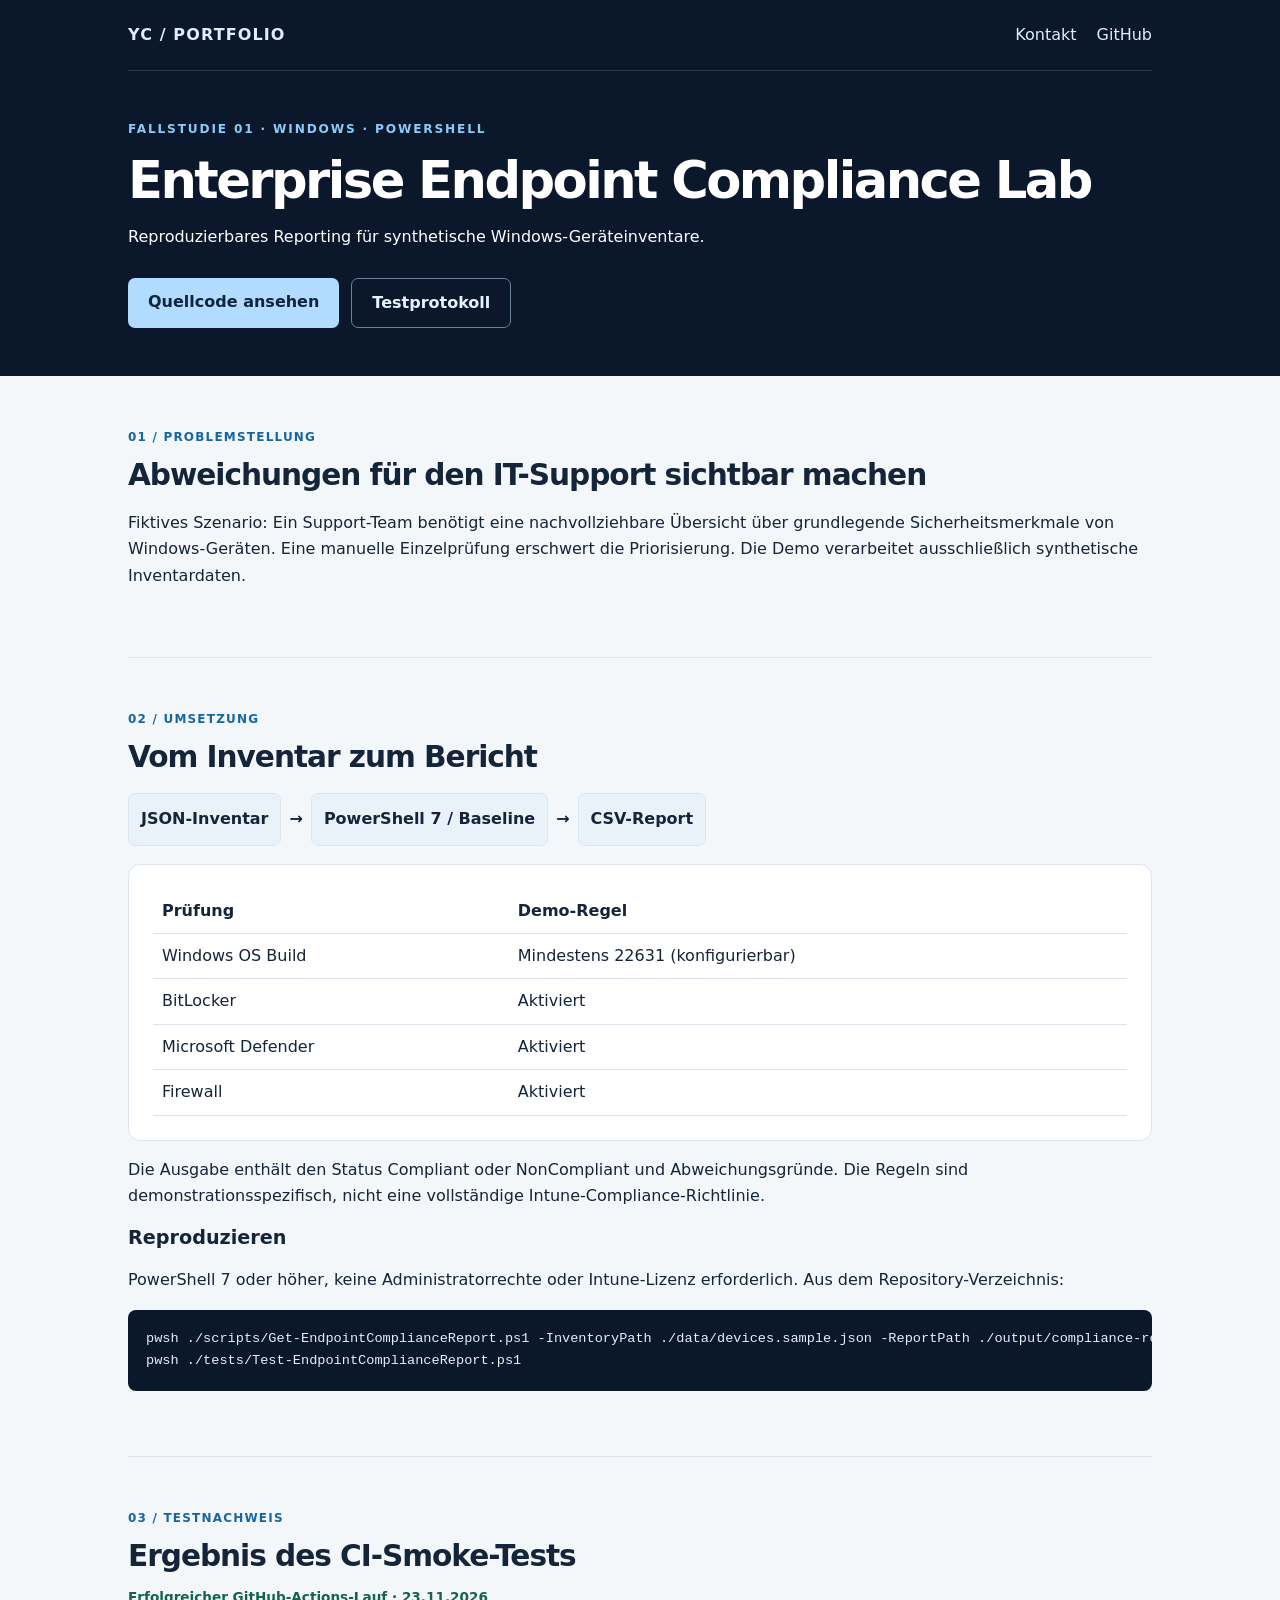
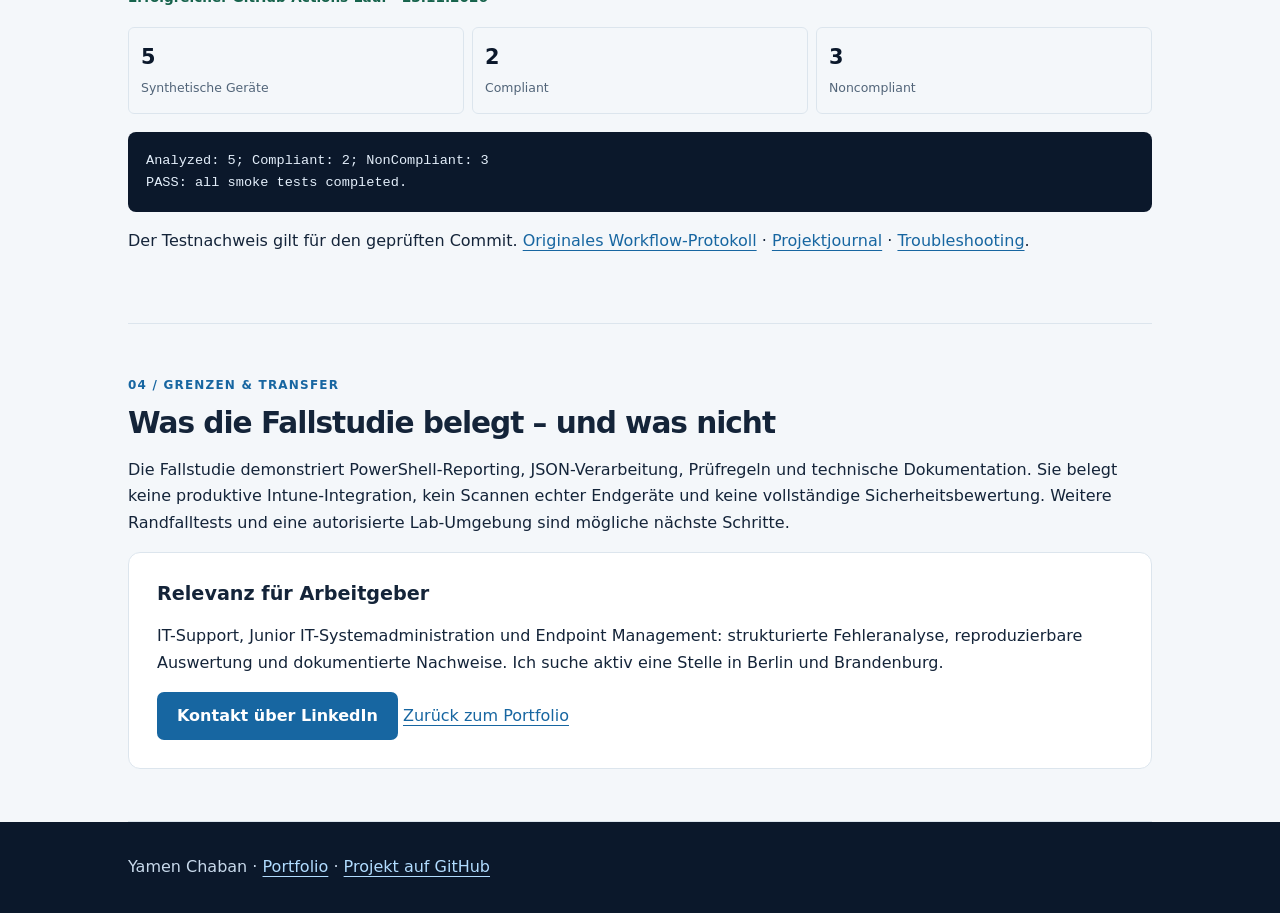
==== docs/endpoint-compliance.html @ 5d117faa "Add evidence-based endpoint compliance technical case study" ====
<!doctype html><html lang="de"><head><meta charset="utf-8"><meta name="viewport" content="width=device-width,initial-scale=1"><title>Endpoint Compliance Lab | Yamen Chaban</title><meta name="description" content="Dokumentierte PowerShell-Fallstudie: synthetische Windows-Inventardaten und verifizierter CI-Smoke-Test."><style>
:root{color-scheme:light;--navy:#0b182b;--blue:#1766a1;--muted:#526579;--line:#dce5ed;--paper:#f4f7fa;--ink:#142439}*{box-sizing:border-box}body{margin:0;font:16px/1.65 system-ui,-apple-system,BlinkMacSystemFont,"Segoe UI",sans-serif;background:var(--paper);color:var(--ink)}a{color:var(--blue);text-underline-offset:4px}a:focus-visible{outline:3px solid #ec9e26;outline-offset:4px}.wrap{max-width:1080px;margin:auto;padding:0 28px}header{background:var(--navy);color:#fff}nav{display:flex;justify-content:space-between;align-items:center;gap:20px;flex-wrap:wrap;padding:22px 0;border-bottom:1px solid #ffffff24}nav a{color:#e0edfa;text-decoration:none}nav .links{display:flex;gap:20px;flex-wrap:wrap}.brand{font-weight:800;letter-spacing:.07em}.hero{padding:76px 0 64px;display:grid;grid-template-columns:1fr 190px;gap:48px;align-items:center}.eyebrow{color:#8acbfa;font-size:.76rem;letter-spacing:.15em;font-weight:800;text-transform:uppercase}h1{font-size:clamp(2.4rem,5vw,4.3rem);letter-spacing:-.05em;line-height:1.06;margin:14px 0}h2{font-size:1.85rem;letter-spacing:-.035em;line-height:1.2;margin:0 0 12px}h3{font-size:1.2rem;line-height:1.35;margin:0 0 8px}.hero p{max-width:660px;color:#c8d9eb;font-size:1.12rem}.portrait{width:174px;height:174px;object-fit:cover;border-radius:50%;border:4px solid #77b8e6;box-shadow:0 0 0 12px #ffffff0c}.actions{display:flex;flex-wrap:wrap;gap:12px;margin-top:28px}.action{padding:11px 20px;border-radius:7px;text-decoration:none;font-weight:700;background:#b1dcff;color:#10253b}.action.secondary{background:transparent;color:#e6f3ff;border:1px solid #6b819a}.strip{background:white;border-bottom:1px solid var(--line)}.facts{display:grid;grid-template-columns:repeat(3,1fr);gap:24px;padding:22px 0}.facts strong{display:block;color:var(--blue)}.facts span{font-size:.88rem;color:var(--muted)}main section{padding:52px 0;border-bottom:1px solid var(--line)}.intro{color:var(--muted);max-width:740px}.grid{display:grid;grid-template-columns:repeat(2,minmax(0,1fr));gap:20px;margin-top:22px}.card{background:#fff;border:1px solid var(--line);border-radius:12px;padding:24px;min-width:0}.kicker{font-size:.75rem;text-transform:uppercase;letter-spacing:.1em;color:var(--blue);font-weight:750;margin-bottom:10px}.tags{display:flex;flex-wrap:wrap;gap:8px;margin:15px 0}.tag{font-size:.81rem;padding:3px 10px;background:#eaf2f9;border-radius:4px;color:#25445c}.note{font-size:.89rem;color:var(--muted);border-left:3px solid #89b6d7;padding-left:12px}.project-links{display:flex;flex-wrap:wrap;gap:14px;font-size:.9rem}.timeline{margin-top:22px;display:grid;gap:12px}.entry{display:grid;grid-template-columns:135px 1fr;gap:18px;padding:17px 0;border-bottom:1px solid var(--line)}.entry:last-child{border:0}.date{font-size:.86rem;color:var(--blue);font-weight:750}.entry p{margin:3px 0;color:var(--muted)}footer{padding:32px 0;background:var(--navy);color:#c8d9eb}footer a{color:#b1dcff}footer p{margin:4px 0}.skip{position:absolute;left:-999px}.skip:focus{left:10px;top:10px;background:white;padding:10px;z-index:5}@media(max-width:650px){.wrap{padding:0 20px}.hero{grid-template-columns:1fr;padding:42px 0;gap:22px}.portrait{width:112px;height:112px;grid-row:1}.grid,.facts{grid-template-columns:1fr}.facts{gap:10px}.entry{grid-template-columns:1fr;gap:4px}main section{padding:36px 0}nav .links{gap:12px}}
.role{font-size:clamp(1.25rem,2.7vw,1.8rem);color:#d9ecff;font-weight:600;line-height:1.35;letter-spacing:-.02em}.hire{background:#fff;border:1px solid var(--line);border-radius:12px;padding:28px}.hire .action{display:inline-block;background:#1766a1;color:#fff}.evidence{display:grid;grid-template-columns:repeat(3,minmax(0,1fr));gap:8px;margin:18px 0}.evidence div{padding:12px;background:#f4f7fa;border:1px solid var(--line);border-radius:6px}.evidence strong{font-size:1.3rem;display:block;color:var(--navy)}.evidence span{font-size:.78rem;color:var(--muted)}.proof{font-size:.85rem;font-weight:700;color:#16634c}.case-link{font-weight:700}.levels{margin-top:20px}.levels .kicker{margin-bottom:5px}@media(max-width:650px){.evidence div{padding:8px}.hire{padding:20px}}pre{overflow:auto;background:#0b182b;color:#e4effb;padding:18px;border-radius:8px;font-size:.85rem}table{width:100%;border-collapse:collapse}th,td{text-align:left;padding:9px;border-bottom:1px solid var(--line)}.pipeline{display:flex;gap:8px;align-items:center;flex-wrap:wrap;margin:18px 0}.pipeline span{background:#eaf2f9;padding:12px;border:1px solid var(--line);border-radius:7px;font-weight:650}</style></head><body><a class="skip" href="#main">Zum Inhalt</a><header><div class="wrap"><nav><a class="brand" href="./">YC / PORTFOLIO</a><div class="links"><a href="./#kontakt">Kontakt</a><a href="https://github.com/yamen-chaban/enterprise-endpoint-compliance-lab">GitHub</a></div></nav><div style="padding:48px 0"><div class="eyebrow">Fallstudie 01 · Windows · PowerShell</div><h1 style="font-size:clamp(2rem,4vw,3.5rem)">Enterprise Endpoint Compliance Lab</h1><p>Reproduzierbares Reporting für synthetische Windows-Geräteinventare.</p><div class="actions"><a class="action" href="https://github.com/yamen-chaban/enterprise-endpoint-compliance-lab">Quellcode ansehen</a><a class="action secondary" href="https://github.com/yamen-chaban/enterprise-endpoint-compliance-lab/actions/runs/45266467933">Testprotokoll</a></div></div></div></header><main id="main" class="wrap"><section><div class="kicker">01 / Problemstellung</div><h2>Abweichungen für den IT-Support sichtbar machen</h2><p>Fiktives Szenario: Ein Support-Team benötigt eine nachvollziehbare Übersicht über grundlegende Sicherheitsmerkmale von Windows-Geräten. Eine manuelle Einzelprüfung erschwert die Priorisierung. Die Demo verarbeitet ausschließlich synthetische Inventardaten.</p></section><section><div class="kicker">02 / Umsetzung</div><h2>Vom Inventar zum Bericht</h2><div class="pipeline" aria-label="JSON-Inventar, PowerShell-Prüfung, CSV-Bericht"><span>JSON-Inventar</span><b aria-hidden="true">→</b><span>PowerShell 7 / Baseline</span><b aria-hidden="true">→</b><span>CSV-Report</span></div><div class="card"><table><thead><tr><th>Prüfung</th><th>Demo-Regel</th></tr></thead><tbody><tr><td>Windows OS Build</td><td>Mindestens 22631 (konfigurierbar)</td></tr><tr><td>BitLocker</td><td>Aktiviert</td></tr><tr><td>Microsoft Defender</td><td>Aktiviert</td></tr><tr><td>Firewall</td><td>Aktiviert</td></tr></tbody></table></div><p>Die Ausgabe enthält den Status Compliant oder NonCompliant und Abweichungsgründe. Die Regeln sind demonstrationsspezifisch, nicht eine vollständige Intune-Compliance-Richtlinie.</p><h3>Reproduzieren</h3><p>PowerShell 7 oder höher, keine Administratorrechte oder Intune-Lizenz erforderlich. Aus dem Repository-Verzeichnis:</p><pre><code>pwsh ./scripts/Get-EndpointComplianceReport.ps1 -InventoryPath ./data/devices.sample.json -ReportPath ./output/compliance-report.csv
pwsh ./tests/Test-EndpointComplianceReport.ps1</code></pre></section><section><div class="kicker">03 / Testnachweis</div><h2>Ergebnis des CI-Smoke-Tests</h2><div class="proof">Erfolgreicher GitHub-Actions-Lauf · 23.11.2026</div><div class="evidence"><div><strong>5</strong><span>Synthetische Geräte</span></div><div><strong>2</strong><span>Compliant</span></div><div><strong>3</strong><span>Noncompliant</span></div></div><pre><code>Analyzed: 5; Compliant: 2; NonCompliant: 3
PASS: all smoke tests completed.</code></pre><p>Der Testnachweis gilt für den geprüften Commit. <a href="https://github.com/yamen-chaban/enterprise-endpoint-compliance-lab/actions/runs/45266467933">Originales Workflow-Protokoll</a> · <a href="https://github.com/yamen-chaban/enterprise-endpoint-compliance-lab/blob/main/docs/projektjournal.md">Projektjournal</a> · <a href="https://github.com/yamen-chaban/enterprise-endpoint-compliance-lab/blob/main/docs/troubleshooting.md">Troubleshooting</a>.</p></section><section><div class="kicker">04 / Grenzen &amp; Transfer</div><h2>Was die Fallstudie belegt – und was nicht</h2><p>Die Fallstudie demonstriert PowerShell-Reporting, JSON-Verarbeitung, Prüfregeln und technische Dokumentation. Sie belegt keine produktive Intune-Integration, kein Scannen echter Endgeräte und keine vollständige Sicherheitsbewertung. Weitere Randfalltests und eine autorisierte Lab-Umgebung sind mögliche nächste Schritte.</p><div class="hire"><h3>Relevanz für Arbeitgeber</h3><p>IT-Support, Junior IT-Systemadministration und Endpoint Management: strukturierte Fehleranalyse, reproduzierbare Auswertung und dokumentierte Nachweise. Ich suche aktiv eine Stelle in Berlin und Brandenburg.</p><a class="action" href="https://www.linkedin.com/in/yamen-chaban/">Kontakt über LinkedIn</a> <a href="./">Zurück zum Portfolio</a></div></section></main><footer><div class="wrap">Yamen Chaban · <a href="./">Portfolio</a> · <a href="https://github.com/yamen-chaban/enterprise-endpoint-compliance-lab">Projekt auf GitHub</a></div></footer></body></html>
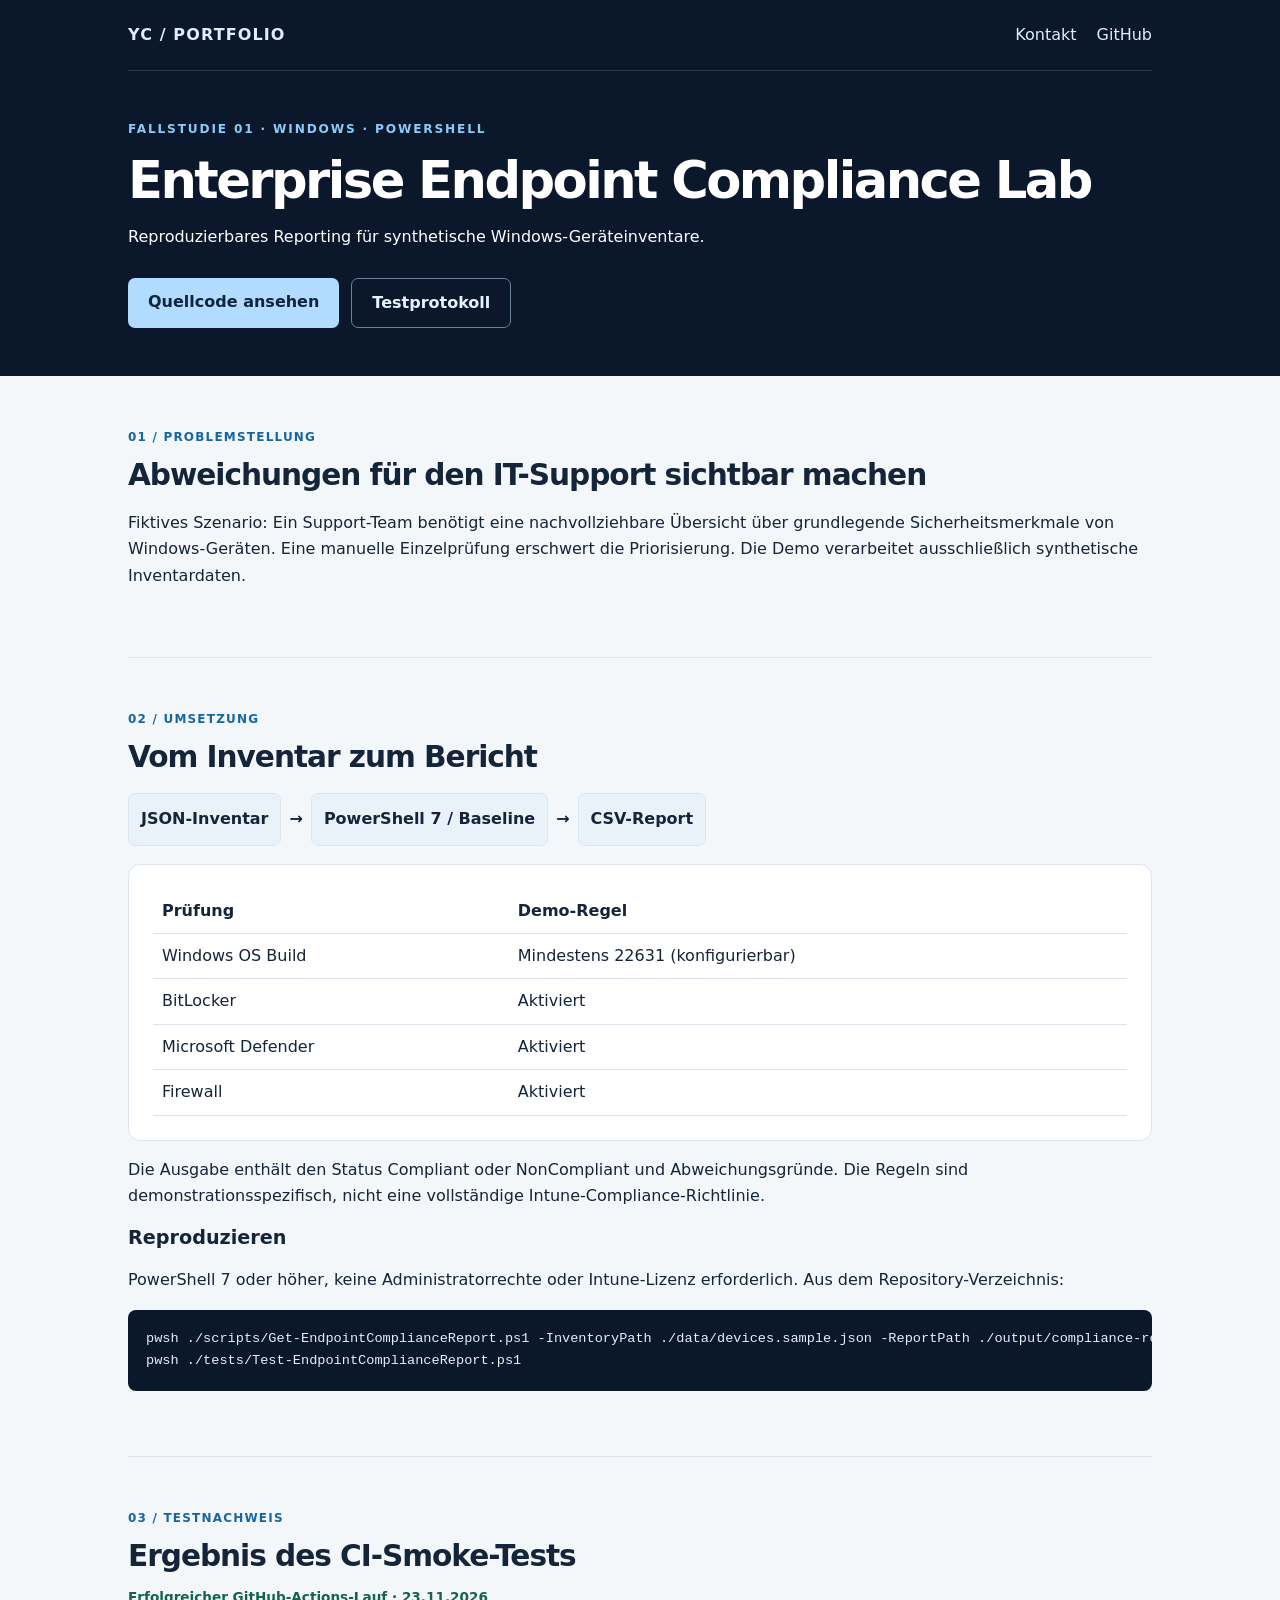
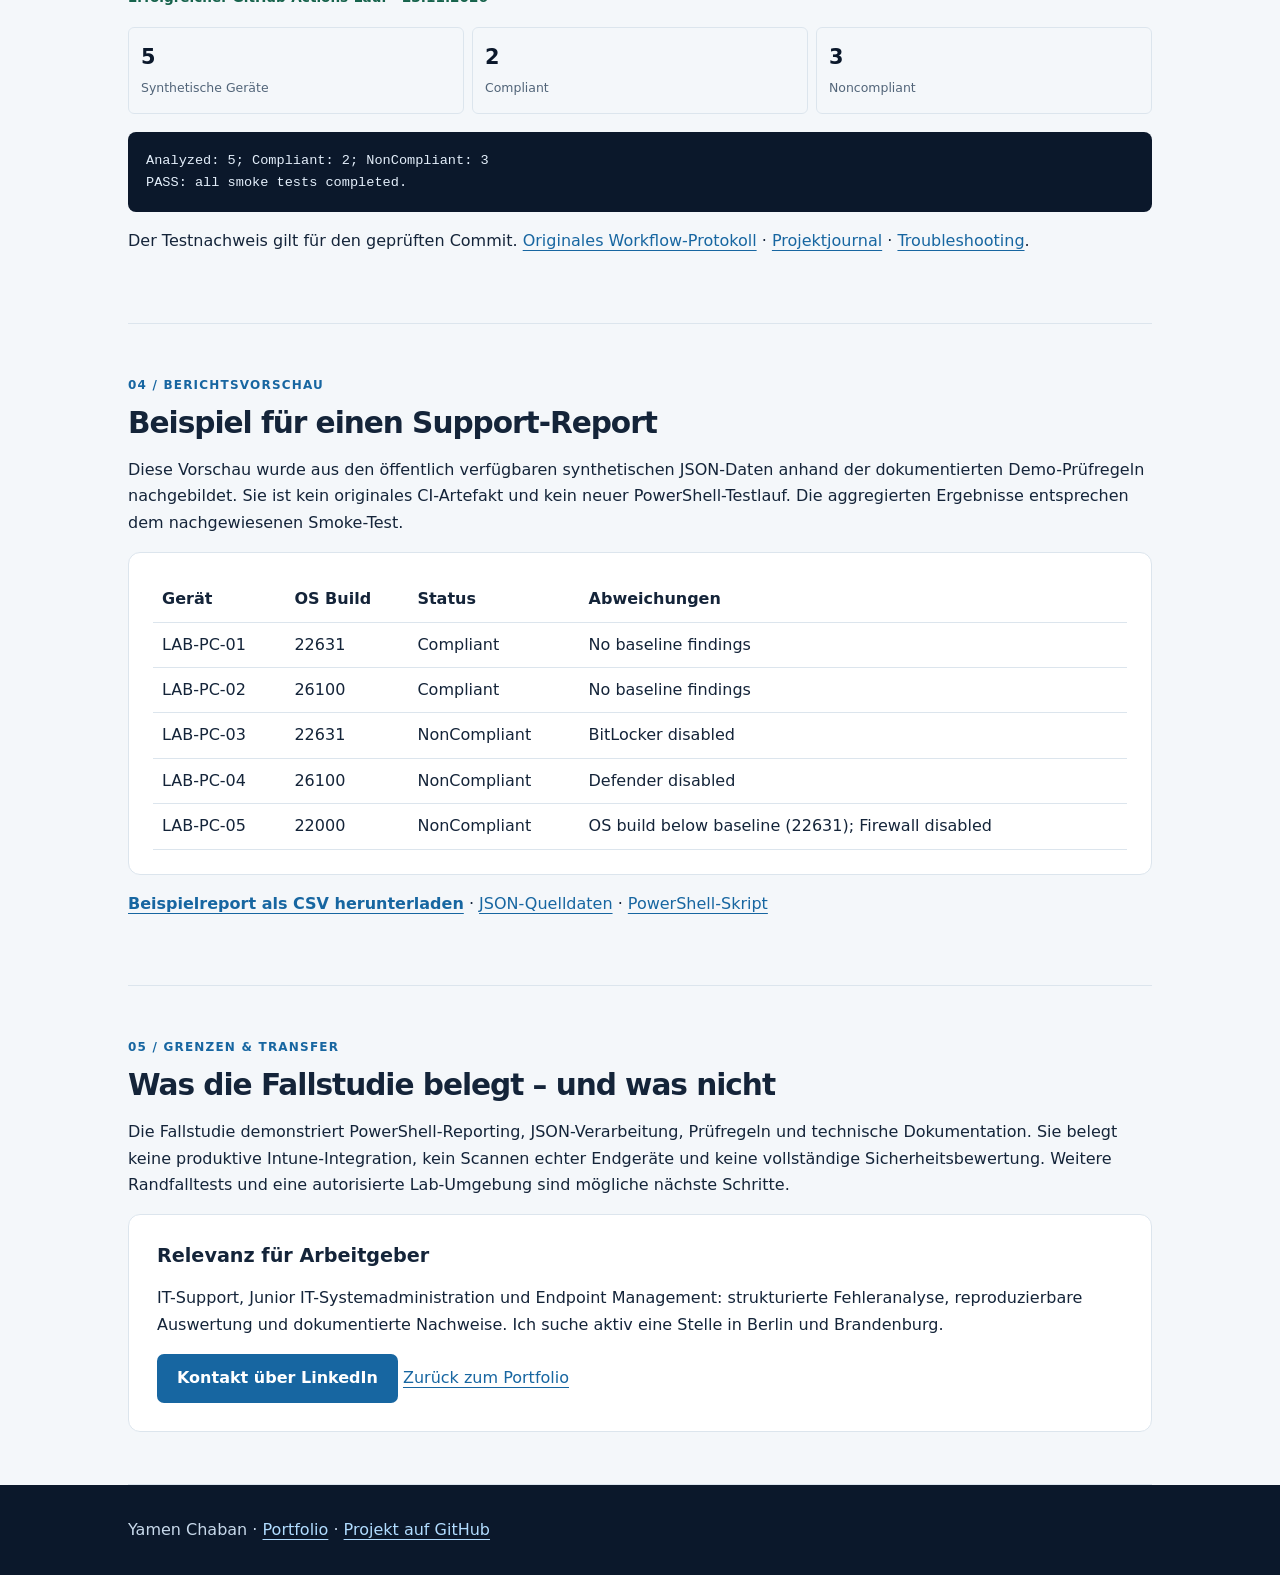
==== commit a236cd8c: "Add traceable synthetic CSV report preview to technical case study" ====
--- a/docs/endpoint-compliance.html
+++ b/docs/endpoint-compliance.html
@@ -2,4 +2,4 @@
 :root{color-scheme:light;--navy:#0b182b;--blue:#1766a1;--muted:#526579;--line:#dce5ed;--paper:#f4f7fa;--ink:#142439}*{box-sizing:border-box}body{margin:0;font:16px/1.65 system-ui,-apple-system,BlinkMacSystemFont,"Segoe UI",sans-serif;background:var(--paper);color:var(--ink)}a{color:var(--blue);text-underline-offset:4px}a:focus-visible{outline:3px solid #ec9e26;outline-offset:4px}.wrap{max-width:1080px;margin:auto;padding:0 28px}header{background:var(--navy);color:#fff}nav{display:flex;justify-content:space-between;align-items:center;gap:20px;flex-wrap:wrap;padding:22px 0;border-bottom:1px solid #ffffff24}nav a{color:#e0edfa;text-decoration:none}nav .links{display:flex;gap:20px;flex-wrap:wrap}.brand{font-weight:800;letter-spacing:.07em}.hero{padding:76px 0 64px;display:grid;grid-template-columns:1fr 190px;gap:48px;align-items:center}.eyebrow{color:#8acbfa;font-size:.76rem;letter-spacing:.15em;font-weight:800;text-transform:uppercase}h1{font-size:clamp(2.4rem,5vw,4.3rem);letter-spacing:-.05em;line-height:1.06;margin:14px 0}h2{font-size:1.85rem;letter-spacing:-.035em;line-height:1.2;margin:0 0 12px}h3{font-size:1.2rem;line-height:1.35;margin:0 0 8px}.hero p{max-width:660px;color:#c8d9eb;font-size:1.12rem}.portrait{width:174px;height:174px;object-fit:cover;border-radius:50%;border:4px solid #77b8e6;box-shadow:0 0 0 12px #ffffff0c}.actions{display:flex;flex-wrap:wrap;gap:12px;margin-top:28px}.action{padding:11px 20px;border-radius:7px;text-decoration:none;font-weight:700;background:#b1dcff;color:#10253b}.action.secondary{background:transparent;color:#e6f3ff;border:1px solid #6b819a}.strip{background:white;border-bottom:1px solid var(--line)}.facts{display:grid;grid-template-columns:repeat(3,1fr);gap:24px;padding:22px 0}.facts strong{display:block;color:var(--blue)}.facts span{font-size:.88rem;color:var(--muted)}main section{padding:52px 0;border-bottom:1px solid var(--line)}.intro{color:var(--muted);max-width:740px}.grid{display:grid;grid-template-columns:repeat(2,minmax(0,1fr));gap:20px;margin-top:22px}.card{background:#fff;border:1px solid var(--line);border-radius:12px;padding:24px;min-width:0}.kicker{font-size:.75rem;text-transform:uppercase;letter-spacing:.1em;color:var(--blue);font-weight:750;margin-bottom:10px}.tags{display:flex;flex-wrap:wrap;gap:8px;margin:15px 0}.tag{font-size:.81rem;padding:3px 10px;background:#eaf2f9;border-radius:4px;color:#25445c}.note{font-size:.89rem;color:var(--muted);border-left:3px solid #89b6d7;padding-left:12px}.project-links{display:flex;flex-wrap:wrap;gap:14px;font-size:.9rem}.timeline{margin-top:22px;display:grid;gap:12px}.entry{display:grid;grid-template-columns:135px 1fr;gap:18px;padding:17px 0;border-bottom:1px solid var(--line)}.entry:last-child{border:0}.date{font-size:.86rem;color:var(--blue);font-weight:750}.entry p{margin:3px 0;color:var(--muted)}footer{padding:32px 0;background:var(--navy);color:#c8d9eb}footer a{color:#b1dcff}footer p{margin:4px 0}.skip{position:absolute;left:-999px}.skip:focus{left:10px;top:10px;background:white;padding:10px;z-index:5}@media(max-width:650px){.wrap{padding:0 20px}.hero{grid-template-columns:1fr;padding:42px 0;gap:22px}.portrait{width:112px;height:112px;grid-row:1}.grid,.facts{grid-template-columns:1fr}.facts{gap:10px}.entry{grid-template-columns:1fr;gap:4px}main section{padding:36px 0}nav .links{gap:12px}}
 .role{font-size:clamp(1.25rem,2.7vw,1.8rem);color:#d9ecff;font-weight:600;line-height:1.35;letter-spacing:-.02em}.hire{background:#fff;border:1px solid var(--line);border-radius:12px;padding:28px}.hire .action{display:inline-block;background:#1766a1;color:#fff}.evidence{display:grid;grid-template-columns:repeat(3,minmax(0,1fr));gap:8px;margin:18px 0}.evidence div{padding:12px;background:#f4f7fa;border:1px solid var(--line);border-radius:6px}.evidence strong{font-size:1.3rem;display:block;color:var(--navy)}.evidence span{font-size:.78rem;color:var(--muted)}.proof{font-size:.85rem;font-weight:700;color:#16634c}.case-link{font-weight:700}.levels{margin-top:20px}.levels .kicker{margin-bottom:5px}@media(max-width:650px){.evidence div{padding:8px}.hire{padding:20px}}pre{overflow:auto;background:#0b182b;color:#e4effb;padding:18px;border-radius:8px;font-size:.85rem}table{width:100%;border-collapse:collapse}th,td{text-align:left;padding:9px;border-bottom:1px solid var(--line)}.pipeline{display:flex;gap:8px;align-items:center;flex-wrap:wrap;margin:18px 0}.pipeline span{background:#eaf2f9;padding:12px;border:1px solid var(--line);border-radius:7px;font-weight:650}</style></head><body><a class="skip" href="#main">Zum Inhalt</a><header><div class="wrap"><nav><a class="brand" href="./">YC / PORTFOLIO</a><div class="links"><a href="./#kontakt">Kontakt</a><a href="https://github.com/yamen-chaban/enterprise-endpoint-compliance-lab">GitHub</a></div></nav><div style="padding:48px 0"><div class="eyebrow">Fallstudie 01 · Windows · PowerShell</div><h1 style="font-size:clamp(2rem,4vw,3.5rem)">Enterprise Endpoint Compliance Lab</h1><p>Reproduzierbares Reporting für synthetische Windows-Geräteinventare.</p><div class="actions"><a class="action" href="https://github.com/yamen-chaban/enterprise-endpoint-compliance-lab">Quellcode ansehen</a><a class="action secondary" href="https://github.com/yamen-chaban/enterprise-endpoint-compliance-lab/actions/runs/45266467933">Testprotokoll</a></div></div></div></header><main id="main" class="wrap"><section><div class="kicker">01 / Problemstellung</div><h2>Abweichungen für den IT-Support sichtbar machen</h2><p>Fiktives Szenario: Ein Support-Team benötigt eine nachvollziehbare Übersicht über grundlegende Sicherheitsmerkmale von Windows-Geräten. Eine manuelle Einzelprüfung erschwert die Priorisierung. Die Demo verarbeitet ausschließlich synthetische Inventardaten.</p></section><section><div class="kicker">02 / Umsetzung</div><h2>Vom Inventar zum Bericht</h2><div class="pipeline" aria-label="JSON-Inventar, PowerShell-Prüfung, CSV-Bericht"><span>JSON-Inventar</span><b aria-hidden="true">→</b><span>PowerShell 7 / Baseline</span><b aria-hidden="true">→</b><span>CSV-Report</span></div><div class="card"><table><thead><tr><th>Prüfung</th><th>Demo-Regel</th></tr></thead><tbody><tr><td>Windows OS Build</td><td>Mindestens 22631 (konfigurierbar)</td></tr><tr><td>BitLocker</td><td>Aktiviert</td></tr><tr><td>Microsoft Defender</td><td>Aktiviert</td></tr><tr><td>Firewall</td><td>Aktiviert</td></tr></tbody></table></div><p>Die Ausgabe enthält den Status Compliant oder NonCompliant und Abweichungsgründe. Die Regeln sind demonstrationsspezifisch, nicht eine vollständige Intune-Compliance-Richtlinie.</p><h3>Reproduzieren</h3><p>PowerShell 7 oder höher, keine Administratorrechte oder Intune-Lizenz erforderlich. Aus dem Repository-Verzeichnis:</p><pre><code>pwsh ./scripts/Get-EndpointComplianceReport.ps1 -InventoryPath ./data/devices.sample.json -ReportPath ./output/compliance-report.csv
 pwsh ./tests/Test-EndpointComplianceReport.ps1</code></pre></section><section><div class="kicker">03 / Testnachweis</div><h2>Ergebnis des CI-Smoke-Tests</h2><div class="proof">Erfolgreicher GitHub-Actions-Lauf · 23.11.2026</div><div class="evidence"><div><strong>5</strong><span>Synthetische Geräte</span></div><div><strong>2</strong><span>Compliant</span></div><div><strong>3</strong><span>Noncompliant</span></div></div><pre><code>Analyzed: 5; Compliant: 2; NonCompliant: 3
-PASS: all smoke tests completed.</code></pre><p>Der Testnachweis gilt für den geprüften Commit. <a href="https://github.com/yamen-chaban/enterprise-endpoint-compliance-lab/actions/runs/45266467933">Originales Workflow-Protokoll</a> · <a href="https://github.com/yamen-chaban/enterprise-endpoint-compliance-lab/blob/main/docs/projektjournal.md">Projektjournal</a> · <a href="https://github.com/yamen-chaban/enterprise-endpoint-compliance-lab/blob/main/docs/troubleshooting.md">Troubleshooting</a>.</p></section><section><div class="kicker">04 / Grenzen &amp; Transfer</div><h2>Was die Fallstudie belegt – und was nicht</h2><p>Die Fallstudie demonstriert PowerShell-Reporting, JSON-Verarbeitung, Prüfregeln und technische Dokumentation. Sie belegt keine produktive Intune-Integration, kein Scannen echter Endgeräte und keine vollständige Sicherheitsbewertung. Weitere Randfalltests und eine autorisierte Lab-Umgebung sind mögliche nächste Schritte.</p><div class="hire"><h3>Relevanz für Arbeitgeber</h3><p>IT-Support, Junior IT-Systemadministration und Endpoint Management: strukturierte Fehleranalyse, reproduzierbare Auswertung und dokumentierte Nachweise. Ich suche aktiv eine Stelle in Berlin und Brandenburg.</p><a class="action" href="https://www.linkedin.com/in/yamen-chaban/">Kontakt über LinkedIn</a> <a href="./">Zurück zum Portfolio</a></div></section></main><footer><div class="wrap">Yamen Chaban · <a href="./">Portfolio</a> · <a href="https://github.com/yamen-chaban/enterprise-endpoint-compliance-lab">Projekt auf GitHub</a></div></footer></body></html>+PASS: all smoke tests completed.</code></pre><p>Der Testnachweis gilt für den geprüften Commit. <a href="https://github.com/yamen-chaban/enterprise-endpoint-compliance-lab/actions/runs/45266467933">Originales Workflow-Protokoll</a> · <a href="https://github.com/yamen-chaban/enterprise-endpoint-compliance-lab/blob/main/docs/projektjournal.md">Projektjournal</a> · <a href="https://github.com/yamen-chaban/enterprise-endpoint-compliance-lab/blob/main/docs/troubleshooting.md">Troubleshooting</a>.</p></section><section id="report"><div class="kicker">04 / Berichtsvorschau</div><h2>Beispiel für einen Support-Report</h2><p>Diese Vorschau wurde aus den öffentlich verfügbaren synthetischen JSON-Daten anhand der dokumentierten Demo-Prüfregeln nachgebildet. Sie ist kein originales CI-Artefakt und kein neuer PowerShell-Testlauf. Die aggregierten Ergebnisse entsprechen dem nachgewiesenen Smoke-Test.</p><div class="card" style="overflow-x:auto"><table><thead><tr><th>Gerät</th><th>OS Build</th><th>Status</th><th>Abweichungen</th></tr></thead><tbody><tr><td>LAB-PC-01</td><td>22631</td><td>Compliant</td><td>No baseline findings</td></tr><tr><td>LAB-PC-02</td><td>26100</td><td>Compliant</td><td>No baseline findings</td></tr><tr><td>LAB-PC-03</td><td>22631</td><td>NonCompliant</td><td>BitLocker disabled</td></tr><tr><td>LAB-PC-04</td><td>26100</td><td>NonCompliant</td><td>Defender disabled</td></tr><tr><td>LAB-PC-05</td><td>22000</td><td>NonCompliant</td><td>OS build below baseline (22631); Firewall disabled</td></tr></tbody></table></div><p><a class="case-link" href="compliance-report.example.csv" download>Beispielreport als CSV herunterladen</a> · <a href="https://github.com/yamen-chaban/enterprise-endpoint-compliance-lab/blob/main/data/devices.sample.json">JSON-Quelldaten</a> · <a href="https://github.com/yamen-chaban/enterprise-endpoint-compliance-lab/blob/main/scripts/Get-EndpointComplianceReport.ps1">PowerShell-Skript</a></p></section><section><div class="kicker">05 / Grenzen &amp; Transfer</div><h2>Was die Fallstudie belegt – und was nicht</h2><p>Die Fallstudie demonstriert PowerShell-Reporting, JSON-Verarbeitung, Prüfregeln und technische Dokumentation. Sie belegt keine produktive Intune-Integration, kein Scannen echter Endgeräte und keine vollständige Sicherheitsbewertung. Weitere Randfalltests und eine autorisierte Lab-Umgebung sind mögliche nächste Schritte.</p><div class="hire"><h3>Relevanz für Arbeitgeber</h3><p>IT-Support, Junior IT-Systemadministration und Endpoint Management: strukturierte Fehleranalyse, reproduzierbare Auswertung und dokumentierte Nachweise. Ich suche aktiv eine Stelle in Berlin und Brandenburg.</p><a class="action" href="https://www.linkedin.com/in/yamen-chaban/">Kontakt über LinkedIn</a> <a href="./">Zurück zum Portfolio</a></div></section></main><footer><div class="wrap">Yamen Chaban · <a href="./">Portfolio</a> · <a href="https://github.com/yamen-chaban/enterprise-endpoint-compliance-lab">Projekt auf GitHub</a></div></footer></body></html>
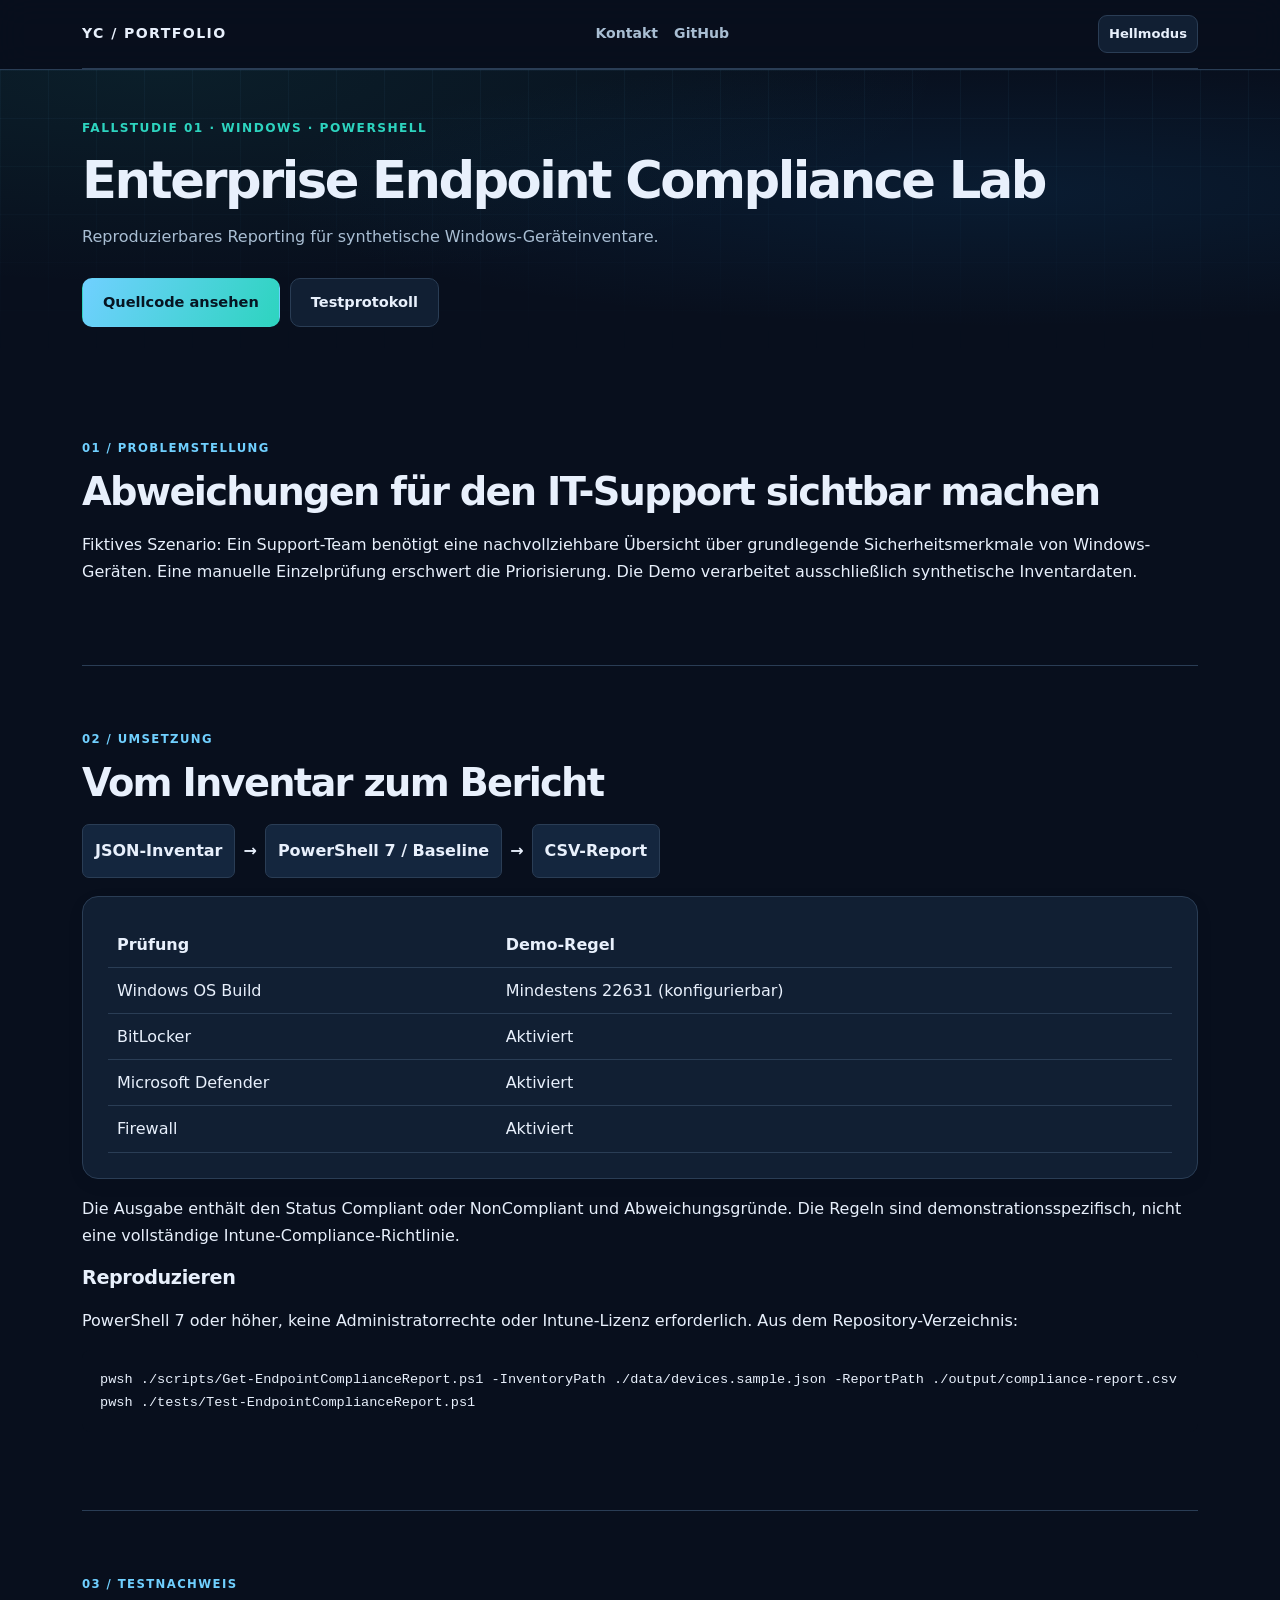
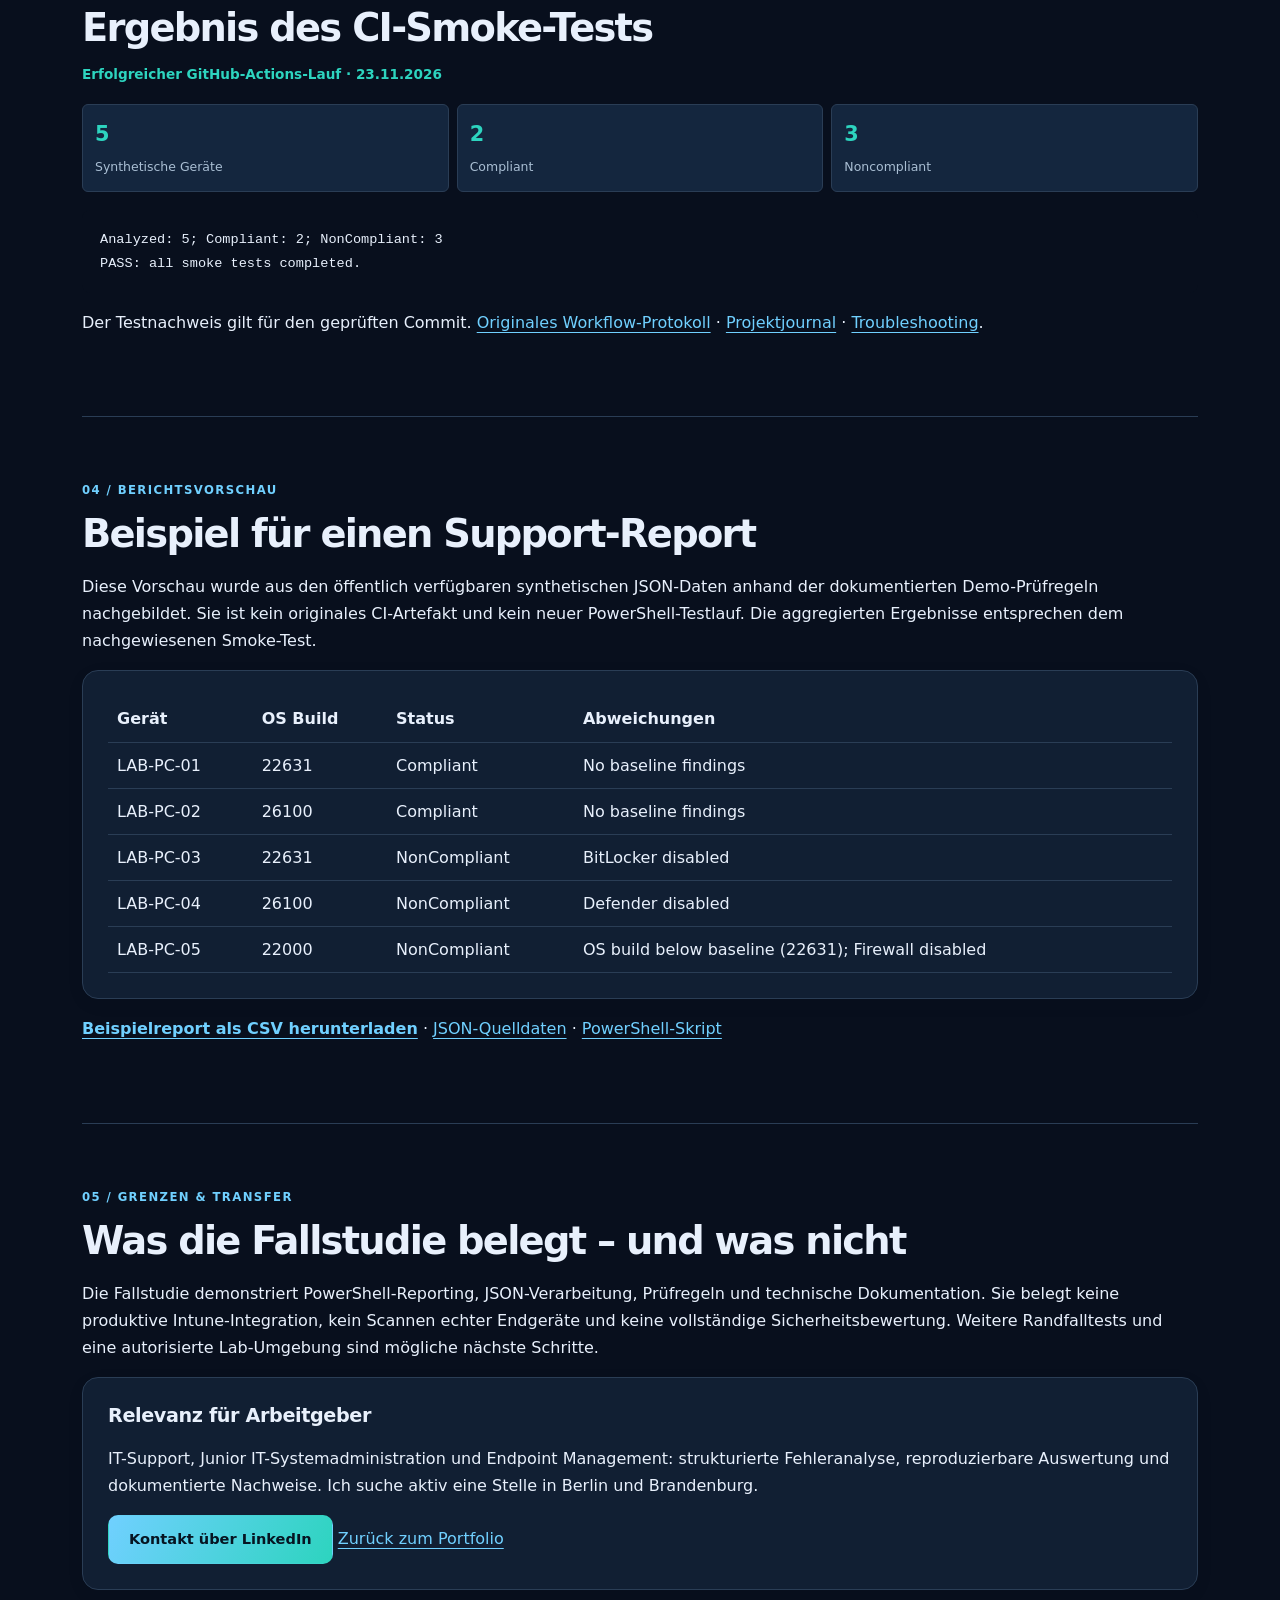
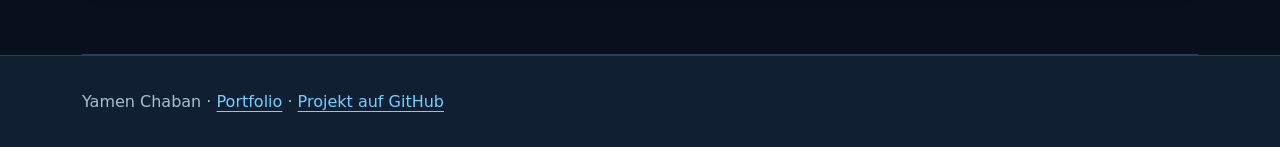
==== commit 2559a8aa: "Apply premium responsive theme, smooth motion and accessible navigation" ====
--- a/docs/endpoint-compliance.html
+++ b/docs/endpoint-compliance.html
@@ -1,5 +1,5 @@
 <!doctype html><html lang="de"><head><meta charset="utf-8"><meta name="viewport" content="width=device-width,initial-scale=1"><title>Endpoint Compliance Lab | Yamen Chaban</title><meta name="description" content="Dokumentierte PowerShell-Fallstudie: synthetische Windows-Inventardaten und verifizierter CI-Smoke-Test."><style>
 :root{color-scheme:light;--navy:#0b182b;--blue:#1766a1;--muted:#526579;--line:#dce5ed;--paper:#f4f7fa;--ink:#142439}*{box-sizing:border-box}body{margin:0;font:16px/1.65 system-ui,-apple-system,BlinkMacSystemFont,"Segoe UI",sans-serif;background:var(--paper);color:var(--ink)}a{color:var(--blue);text-underline-offset:4px}a:focus-visible{outline:3px solid #ec9e26;outline-offset:4px}.wrap{max-width:1080px;margin:auto;padding:0 28px}header{background:var(--navy);color:#fff}nav{display:flex;justify-content:space-between;align-items:center;gap:20px;flex-wrap:wrap;padding:22px 0;border-bottom:1px solid #ffffff24}nav a{color:#e0edfa;text-decoration:none}nav .links{display:flex;gap:20px;flex-wrap:wrap}.brand{font-weight:800;letter-spacing:.07em}.hero{padding:76px 0 64px;display:grid;grid-template-columns:1fr 190px;gap:48px;align-items:center}.eyebrow{color:#8acbfa;font-size:.76rem;letter-spacing:.15em;font-weight:800;text-transform:uppercase}h1{font-size:clamp(2.4rem,5vw,4.3rem);letter-spacing:-.05em;line-height:1.06;margin:14px 0}h2{font-size:1.85rem;letter-spacing:-.035em;line-height:1.2;margin:0 0 12px}h3{font-size:1.2rem;line-height:1.35;margin:0 0 8px}.hero p{max-width:660px;color:#c8d9eb;font-size:1.12rem}.portrait{width:174px;height:174px;object-fit:cover;border-radius:50%;border:4px solid #77b8e6;box-shadow:0 0 0 12px #ffffff0c}.actions{display:flex;flex-wrap:wrap;gap:12px;margin-top:28px}.action{padding:11px 20px;border-radius:7px;text-decoration:none;font-weight:700;background:#b1dcff;color:#10253b}.action.secondary{background:transparent;color:#e6f3ff;border:1px solid #6b819a}.strip{background:white;border-bottom:1px solid var(--line)}.facts{display:grid;grid-template-columns:repeat(3,1fr);gap:24px;padding:22px 0}.facts strong{display:block;color:var(--blue)}.facts span{font-size:.88rem;color:var(--muted)}main section{padding:52px 0;border-bottom:1px solid var(--line)}.intro{color:var(--muted);max-width:740px}.grid{display:grid;grid-template-columns:repeat(2,minmax(0,1fr));gap:20px;margin-top:22px}.card{background:#fff;border:1px solid var(--line);border-radius:12px;padding:24px;min-width:0}.kicker{font-size:.75rem;text-transform:uppercase;letter-spacing:.1em;color:var(--blue);font-weight:750;margin-bottom:10px}.tags{display:flex;flex-wrap:wrap;gap:8px;margin:15px 0}.tag{font-size:.81rem;padding:3px 10px;background:#eaf2f9;border-radius:4px;color:#25445c}.note{font-size:.89rem;color:var(--muted);border-left:3px solid #89b6d7;padding-left:12px}.project-links{display:flex;flex-wrap:wrap;gap:14px;font-size:.9rem}.timeline{margin-top:22px;display:grid;gap:12px}.entry{display:grid;grid-template-columns:135px 1fr;gap:18px;padding:17px 0;border-bottom:1px solid var(--line)}.entry:last-child{border:0}.date{font-size:.86rem;color:var(--blue);font-weight:750}.entry p{margin:3px 0;color:var(--muted)}footer{padding:32px 0;background:var(--navy);color:#c8d9eb}footer a{color:#b1dcff}footer p{margin:4px 0}.skip{position:absolute;left:-999px}.skip:focus{left:10px;top:10px;background:white;padding:10px;z-index:5}@media(max-width:650px){.wrap{padding:0 20px}.hero{grid-template-columns:1fr;padding:42px 0;gap:22px}.portrait{width:112px;height:112px;grid-row:1}.grid,.facts{grid-template-columns:1fr}.facts{gap:10px}.entry{grid-template-columns:1fr;gap:4px}main section{padding:36px 0}nav .links{gap:12px}}
-.role{font-size:clamp(1.25rem,2.7vw,1.8rem);color:#d9ecff;font-weight:600;line-height:1.35;letter-spacing:-.02em}.hire{background:#fff;border:1px solid var(--line);border-radius:12px;padding:28px}.hire .action{display:inline-block;background:#1766a1;color:#fff}.evidence{display:grid;grid-template-columns:repeat(3,minmax(0,1fr));gap:8px;margin:18px 0}.evidence div{padding:12px;background:#f4f7fa;border:1px solid var(--line);border-radius:6px}.evidence strong{font-size:1.3rem;display:block;color:var(--navy)}.evidence span{font-size:.78rem;color:var(--muted)}.proof{font-size:.85rem;font-weight:700;color:#16634c}.case-link{font-weight:700}.levels{margin-top:20px}.levels .kicker{margin-bottom:5px}@media(max-width:650px){.evidence div{padding:8px}.hire{padding:20px}}pre{overflow:auto;background:#0b182b;color:#e4effb;padding:18px;border-radius:8px;font-size:.85rem}table{width:100%;border-collapse:collapse}th,td{text-align:left;padding:9px;border-bottom:1px solid var(--line)}.pipeline{display:flex;gap:8px;align-items:center;flex-wrap:wrap;margin:18px 0}.pipeline span{background:#eaf2f9;padding:12px;border:1px solid var(--line);border-radius:7px;font-weight:650}</style></head><body><a class="skip" href="#main">Zum Inhalt</a><header><div class="wrap"><nav><a class="brand" href="./">YC / PORTFOLIO</a><div class="links"><a href="./#kontakt">Kontakt</a><a href="https://github.com/yamen-chaban/enterprise-endpoint-compliance-lab">GitHub</a></div></nav><div style="padding:48px 0"><div class="eyebrow">Fallstudie 01 · Windows · PowerShell</div><h1 style="font-size:clamp(2rem,4vw,3.5rem)">Enterprise Endpoint Compliance Lab</h1><p>Reproduzierbares Reporting für synthetische Windows-Geräteinventare.</p><div class="actions"><a class="action" href="https://github.com/yamen-chaban/enterprise-endpoint-compliance-lab">Quellcode ansehen</a><a class="action secondary" href="https://github.com/yamen-chaban/enterprise-endpoint-compliance-lab/actions/runs/45266467933">Testprotokoll</a></div></div></div></header><main id="main" class="wrap"><section><div class="kicker">01 / Problemstellung</div><h2>Abweichungen für den IT-Support sichtbar machen</h2><p>Fiktives Szenario: Ein Support-Team benötigt eine nachvollziehbare Übersicht über grundlegende Sicherheitsmerkmale von Windows-Geräten. Eine manuelle Einzelprüfung erschwert die Priorisierung. Die Demo verarbeitet ausschließlich synthetische Inventardaten.</p></section><section><div class="kicker">02 / Umsetzung</div><h2>Vom Inventar zum Bericht</h2><div class="pipeline" aria-label="JSON-Inventar, PowerShell-Prüfung, CSV-Bericht"><span>JSON-Inventar</span><b aria-hidden="true">→</b><span>PowerShell 7 / Baseline</span><b aria-hidden="true">→</b><span>CSV-Report</span></div><div class="card"><table><thead><tr><th>Prüfung</th><th>Demo-Regel</th></tr></thead><tbody><tr><td>Windows OS Build</td><td>Mindestens 22631 (konfigurierbar)</td></tr><tr><td>BitLocker</td><td>Aktiviert</td></tr><tr><td>Microsoft Defender</td><td>Aktiviert</td></tr><tr><td>Firewall</td><td>Aktiviert</td></tr></tbody></table></div><p>Die Ausgabe enthält den Status Compliant oder NonCompliant und Abweichungsgründe. Die Regeln sind demonstrationsspezifisch, nicht eine vollständige Intune-Compliance-Richtlinie.</p><h3>Reproduzieren</h3><p>PowerShell 7 oder höher, keine Administratorrechte oder Intune-Lizenz erforderlich. Aus dem Repository-Verzeichnis:</p><pre><code>pwsh ./scripts/Get-EndpointComplianceReport.ps1 -InventoryPath ./data/devices.sample.json -ReportPath ./output/compliance-report.csv
+.role{font-size:clamp(1.25rem,2.7vw,1.8rem);color:#d9ecff;font-weight:600;line-height:1.35;letter-spacing:-.02em}.hire{background:#fff;border:1px solid var(--line);border-radius:12px;padding:28px}.hire .action{display:inline-block;background:#1766a1;color:#fff}.evidence{display:grid;grid-template-columns:repeat(3,minmax(0,1fr));gap:8px;margin:18px 0}.evidence div{padding:12px;background:#f4f7fa;border:1px solid var(--line);border-radius:6px}.evidence strong{font-size:1.3rem;display:block;color:var(--navy)}.evidence span{font-size:.78rem;color:var(--muted)}.proof{font-size:.85rem;font-weight:700;color:#16634c}.case-link{font-weight:700}.levels{margin-top:20px}.levels .kicker{margin-bottom:5px}@media(max-width:650px){.evidence div{padding:8px}.hire{padding:20px}}pre{overflow:auto;background:#0b182b;color:#e4effb;padding:18px;border-radius:8px;font-size:.85rem}table{width:100%;border-collapse:collapse}th,td{text-align:left;padding:9px;border-bottom:1px solid var(--line)}.pipeline{display:flex;gap:8px;align-items:center;flex-wrap:wrap;margin:18px 0}.pipeline span{background:#eaf2f9;padding:12px;border:1px solid var(--line);border-radius:7px;font-weight:650}</style><link rel="stylesheet" href="portfolio-v3.css"><script defer src="portfolio-v3.js"></script></head><body><a class="skip" href="#main">Zum Inhalt</a><div class="reading-progress" aria-hidden="true"></div><div class="site-nav"><div class="wrap"><nav><a class="brand" href="./">YC / PORTFOLIO</a><div class="links"><a href="./#kontakt">Kontakt</a><a href="https://github.com/yamen-chaban/enterprise-endpoint-compliance-lab">GitHub</a></div><button type="button" class="theme-toggle" aria-label="Farbmodus wechseln" aria-pressed="false">Hellmodus</button></nav></div></div><header><div class="wrap"><div style="padding:48px 0"><div class="eyebrow">Fallstudie 01 · Windows · PowerShell</div><h1 style="font-size:clamp(2rem,4vw,3.5rem)">Enterprise Endpoint Compliance Lab</h1><p>Reproduzierbares Reporting für synthetische Windows-Geräteinventare.</p><div class="actions"><a class="action" href="https://github.com/yamen-chaban/enterprise-endpoint-compliance-lab">Quellcode ansehen</a><a class="action secondary" href="https://github.com/yamen-chaban/enterprise-endpoint-compliance-lab/actions/runs/45266467933">Testprotokoll</a></div></div></div></header><main id="main" class="wrap"><section><div class="kicker">01 / Problemstellung</div><h2>Abweichungen für den IT-Support sichtbar machen</h2><p>Fiktives Szenario: Ein Support-Team benötigt eine nachvollziehbare Übersicht über grundlegende Sicherheitsmerkmale von Windows-Geräten. Eine manuelle Einzelprüfung erschwert die Priorisierung. Die Demo verarbeitet ausschließlich synthetische Inventardaten.</p></section><section><div class="kicker">02 / Umsetzung</div><h2>Vom Inventar zum Bericht</h2><div class="pipeline" aria-label="JSON-Inventar, PowerShell-Prüfung, CSV-Bericht"><span>JSON-Inventar</span><b aria-hidden="true">→</b><span>PowerShell 7 / Baseline</span><b aria-hidden="true">→</b><span>CSV-Report</span></div><div class="card"><table><thead><tr><th>Prüfung</th><th>Demo-Regel</th></tr></thead><tbody><tr><td>Windows OS Build</td><td>Mindestens 22631 (konfigurierbar)</td></tr><tr><td>BitLocker</td><td>Aktiviert</td></tr><tr><td>Microsoft Defender</td><td>Aktiviert</td></tr><tr><td>Firewall</td><td>Aktiviert</td></tr></tbody></table></div><p>Die Ausgabe enthält den Status Compliant oder NonCompliant und Abweichungsgründe. Die Regeln sind demonstrationsspezifisch, nicht eine vollständige Intune-Compliance-Richtlinie.</p><h3>Reproduzieren</h3><p>PowerShell 7 oder höher, keine Administratorrechte oder Intune-Lizenz erforderlich. Aus dem Repository-Verzeichnis:</p><pre><code>pwsh ./scripts/Get-EndpointComplianceReport.ps1 -InventoryPath ./data/devices.sample.json -ReportPath ./output/compliance-report.csv
 pwsh ./tests/Test-EndpointComplianceReport.ps1</code></pre></section><section><div class="kicker">03 / Testnachweis</div><h2>Ergebnis des CI-Smoke-Tests</h2><div class="proof">Erfolgreicher GitHub-Actions-Lauf · 23.11.2026</div><div class="evidence"><div><strong>5</strong><span>Synthetische Geräte</span></div><div><strong>2</strong><span>Compliant</span></div><div><strong>3</strong><span>Noncompliant</span></div></div><pre><code>Analyzed: 5; Compliant: 2; NonCompliant: 3
 PASS: all smoke tests completed.</code></pre><p>Der Testnachweis gilt für den geprüften Commit. <a href="https://github.com/yamen-chaban/enterprise-endpoint-compliance-lab/actions/runs/45266467933">Originales Workflow-Protokoll</a> · <a href="https://github.com/yamen-chaban/enterprise-endpoint-compliance-lab/blob/main/docs/projektjournal.md">Projektjournal</a> · <a href="https://github.com/yamen-chaban/enterprise-endpoint-compliance-lab/blob/main/docs/troubleshooting.md">Troubleshooting</a>.</p></section><section id="report"><div class="kicker">04 / Berichtsvorschau</div><h2>Beispiel für einen Support-Report</h2><p>Diese Vorschau wurde aus den öffentlich verfügbaren synthetischen JSON-Daten anhand der dokumentierten Demo-Prüfregeln nachgebildet. Sie ist kein originales CI-Artefakt und kein neuer PowerShell-Testlauf. Die aggregierten Ergebnisse entsprechen dem nachgewiesenen Smoke-Test.</p><div class="card" style="overflow-x:auto"><table><thead><tr><th>Gerät</th><th>OS Build</th><th>Status</th><th>Abweichungen</th></tr></thead><tbody><tr><td>LAB-PC-01</td><td>22631</td><td>Compliant</td><td>No baseline findings</td></tr><tr><td>LAB-PC-02</td><td>26100</td><td>Compliant</td><td>No baseline findings</td></tr><tr><td>LAB-PC-03</td><td>22631</td><td>NonCompliant</td><td>BitLocker disabled</td></tr><tr><td>LAB-PC-04</td><td>26100</td><td>NonCompliant</td><td>Defender disabled</td></tr><tr><td>LAB-PC-05</td><td>22000</td><td>NonCompliant</td><td>OS build below baseline (22631); Firewall disabled</td></tr></tbody></table></div><p><a class="case-link" href="compliance-report.example.csv" download>Beispielreport als CSV herunterladen</a> · <a href="https://github.com/yamen-chaban/enterprise-endpoint-compliance-lab/blob/main/data/devices.sample.json">JSON-Quelldaten</a> · <a href="https://github.com/yamen-chaban/enterprise-endpoint-compliance-lab/blob/main/scripts/Get-EndpointComplianceReport.ps1">PowerShell-Skript</a></p></section><section><div class="kicker">05 / Grenzen &amp; Transfer</div><h2>Was die Fallstudie belegt – und was nicht</h2><p>Die Fallstudie demonstriert PowerShell-Reporting, JSON-Verarbeitung, Prüfregeln und technische Dokumentation. Sie belegt keine produktive Intune-Integration, kein Scannen echter Endgeräte und keine vollständige Sicherheitsbewertung. Weitere Randfalltests und eine autorisierte Lab-Umgebung sind mögliche nächste Schritte.</p><div class="hire"><h3>Relevanz für Arbeitgeber</h3><p>IT-Support, Junior IT-Systemadministration und Endpoint Management: strukturierte Fehleranalyse, reproduzierbare Auswertung und dokumentierte Nachweise. Ich suche aktiv eine Stelle in Berlin und Brandenburg.</p><a class="action" href="https://www.linkedin.com/in/yamen-chaban/">Kontakt über LinkedIn</a> <a href="./">Zurück zum Portfolio</a></div></section></main><footer><div class="wrap">Yamen Chaban · <a href="./">Portfolio</a> · <a href="https://github.com/yamen-chaban/enterprise-endpoint-compliance-lab">Projekt auf GitHub</a></div></footer></body></html>
--- a/docs/portfolio-v3.css
+++ b/docs/portfolio-v3.css
@@ -0,0 +1,54 @@
+/* Portfolio visual system v3 — responsive, no runtime dependencies */
+:root{color-scheme:dark;--navy:#080f1d;--paper:#080f1d;--ink:#e8f0fc;--muted:#a9bed3;--line:#2a3d55;--blue:#70d0ff;--panel:#111f33;--panel2:#14263e;--accent:#2dd4bf;--shadow:0 18px 48px #0005;--ease:cubic-bezier(.22,1,.36,1)}
+:root[data-theme="light"]{color-scheme:light;--navy:#f5f9fd;--paper:#eef4fa;--ink:#13263a;--muted:#405a72;--line:#c4d4e3;--blue:#075f9b;--panel:#fff;--panel2:#e4eff9;--accent:#087c75;--shadow:0 18px 48px #263c5312}
+html{scroll-behavior:smooth;scroll-padding-top:100px}
+body{background:var(--paper);color:var(--ink);font-family:system-ui,-apple-system,BlinkMacSystemFont,"Segoe UI",sans-serif;line-height:1.7}
+.wrap{max-width:1180px;padding-inline:32px}
+a{color:var(--blue)}a:focus-visible,button:focus-visible{outline:3px solid var(--accent);outline-offset:4px}
+header{position:relative;isolation:isolate;overflow:hidden;background:radial-gradient(ellipse at 78% 40%,#1269ab25,transparent 52%),radial-gradient(ellipse at 12% 0%,#2dd4bf14,transparent 50%),var(--navy);color:var(--ink)}
+header::before{content:"";position:absolute;inset:0;z-index:-1;pointer-events:none;background-image:linear-gradient(90deg,#70d0ff0c 1px,transparent 1px),linear-gradient(#70d0ff0c 1px,transparent 1px);background-size:48px 48px;mask-image:linear-gradient(black,transparent 95%)}
+.site-nav{position:sticky;top:0;z-index:20;background:var(--navy);border-bottom:1px solid var(--line)}
+@supports(backdrop-filter:blur(12px)){.site-nav{background:color-mix(in srgb,var(--navy) 88%,transparent);backdrop-filter:blur(16px)}}
+.site-nav nav,header nav{border-color:var(--line);padding:15px 0;gap:12px}
+nav a{color:var(--muted);font-size:.88rem;font-weight:600;transition:color .2s ease}
+nav a:hover,nav a[aria-current="location"]{color:var(--blue)}
+.brand{color:var(--ink);font-size:.88rem;letter-spacing:.10em;white-space:nowrap}
+nav .links{gap:16px;align-items:center}
+.theme-toggle{display:none;align-items:center;gap:7px;font:inherit;font-size:.82rem;font-weight:700;color:var(--ink);background:var(--panel);border:1px solid var(--line);border-radius:9px;padding:7px 10px;cursor:pointer}
+.js-ready .theme-toggle{display:inline-flex}
+.hero{padding:90px 0 78px;grid-template-columns:minmax(0,1fr) minmax(220px,320px);gap:42px}
+.hero h1{font-size:clamp(2.8rem,6.5vw,5.5rem);letter-spacing:-.075em;line-height:1.02;margin:18px 0;color:var(--ink)}
+.hero p,header p{color:var(--muted)}
+.role{color:var(--blue);font-weight:650;max-width:730px}
+.eyebrow{color:var(--accent);letter-spacing:.12em}
+.status-line{display:inline-flex;align-items:center;gap:9px;font-size:.75rem;font-weight:700;letter-spacing:.08em;text-transform:uppercase;color:var(--accent)}
+.status-line::before{content:"";width:8px;height:8px;border-radius:50%;background:var(--accent);box-shadow:0 0 12px var(--accent)}
+.hero-visual{position:relative;min-height:290px;display:grid;place-items:center;isolation:isolate}
+.hero-visual svg{position:absolute;width:100%;height:100%;inset:0;z-index:-1;color:var(--blue)}
+.hero-visual .portrait{width:164px;height:164px;box-shadow:0 0 0 9px #38bdf810,0 16px 50px #0004;border:2px solid var(--blue)}
+.orbit-label{position:absolute;background:var(--panel);color:var(--ink);font-size:.72rem;font-weight:700;letter-spacing:.03em;border:1px solid var(--line);border-radius:8px;padding:8px 12px;box-shadow:var(--shadow)}
+.orbit-label.one{top:8%;left:4%}.orbit-label.two{right:0;top:19%}.orbit-label.three{bottom:13%;left:0}.orbit-label.four{bottom:4%;right:5%}
+.hero-visual .signal{animation:signal 4s ease-in-out 2}
+@keyframes signal{0%,100%{opacity:.45}50%{opacity:1}}
+.actions{gap:10px}.action,.hire .action{background:linear-gradient(115deg,#70d0ff,#2dd4bf);color:#061522;border:1px solid transparent;display:inline-flex;align-items:center;justify-content:center;min-height:44px;font-size:.91rem;font-weight:750;border-radius:10px;transition:transform .25s var(--ease),box-shadow .25s ease,background .25s ease}
+.action.secondary{background:var(--panel);color:var(--ink);border:1px solid var(--line)}
+.action:hover{transform:translateY(-3px);box-shadow:0 9px 26px #38bdf82c}
+.strip{background:var(--panel);border-color:var(--line)}.facts{gap:14px;padding-block:20px}.facts>div{padding:12px 16px;border-left:2px solid var(--blue)}.facts strong{color:var(--ink);font-size:1.08rem}.facts span{color:var(--muted)}
+main section{padding:64px 0;border-color:var(--line)}h2{font-size:clamp(1.65rem,3vw,2.5rem);letter-spacing:-.045em}h3{letter-spacing:-.02em}
+.kicker{color:var(--blue);font-size:.73rem;letter-spacing:.12em}.intro{color:var(--muted)}
+.grid{gap:18px}.card,.hire{background:var(--panel);border:1px solid var(--line);border-radius:16px;padding:25px;box-shadow:0 5px 20px #0000000b;transition:transform .32s var(--ease),border-color .32s ease,box-shadow .32s ease}
+@media(hover:hover) and (pointer:fine){.card:hover{transform:translateY(-5px);border-color:var(--blue);box-shadow:var(--shadow)}}
+#projekte .grid>article:first-child{grid-column:1/-1;border-top:2px solid var(--accent);background:linear-gradient(125deg,var(--panel),var(--panel2))}
+#projekte .grid>article:first-child h3{font-size:1.55rem}
+.tags{gap:7px}.tag{background:var(--panel2);border:1px solid var(--line);color:var(--ink);border-radius:6px;font-size:.77rem}
+.evidence div,.pipeline span,.diagram div{background:var(--panel2);border-color:var(--line);color:var(--ink)}.evidence strong{color:var(--accent)}.evidence span{color:var(--muted)}
+.proof{color:var(--accent)}.note{border-color:var(--accent);color:var(--muted)}.project-links a{font-weight:650}
+.timeline{border-left:1px solid var(--line);padding-left:20px}.entry{position:relative;border-color:var(--line)}.entry:before{content:"";width:8px;height:8px;background:var(--blue);border-radius:50%;position:absolute;left:-25px;top:25px}.date{color:var(--blue)}.entry p{color:var(--muted)}
+footer{background:var(--panel);color:var(--muted);border-top:1px solid var(--line)}footer a{color:var(--blue)}.skip:focus{background:var(--panel);color:var(--ink)}
+pre{background:#080f1d;color:#e8f0fc}th,td{border-color:var(--line)}
+.reading-progress{position:fixed;top:0;left:0;z-index:30;height:3px;width:100%;transform-origin:left;transform:scaleX(0);background:linear-gradient(90deg,#38bdf8,#2dd4bf);pointer-events:none}
+.motion-enter{animation:enter .65s var(--ease) both}@keyframes enter{from{opacity:0;transform:translateY(15px)}to{opacity:1;transform:translateY(0)}}
+@media(max-width:800px){.hero{padding:55px 0;grid-template-columns:1fr;gap:20px}.hero-visual{grid-row:1;max-width:320px;width:100%;min-height:235px;margin:auto}.hero-visual .portrait{grid-row:auto;width:140px;height:140px}.site-nav{position:relative}html{scroll-padding-top:18px}main section{padding:42px 0}.wrap{padding-inline:20px}}
+@media(max-width:650px){.facts,.grid{grid-template-columns:1fr}.facts>div{padding:5px 12px}.card,.hire{padding:20px}.hero h1{font-size:clamp(2.65rem,11vw,4rem)}.entry:before{top:20px}.evidence div{padding:8px}.site-nav nav .links{gap:10px 14px}.orbit-label{font-size:.66rem;padding:6px 9px}.hero-visual{min-height:210px}}
+@media(prefers-reduced-motion:reduce){html{scroll-behavior:auto}*,*::before,*::after{animation:none!important;transition:none!important}.action:hover,.card:hover{transform:none}}
+@media print{html{color-scheme:light!important;scroll-behavior:auto}body,header,footer,.card,.hire,.strip,.evidence div{background:#fff!important;color:#17283b!important;box-shadow:none!important}body *,a,.note,.kicker,.proof,.date,.eyebrow{color:#17283b!important}.site-nav,.theme-toggle,.reading-progress,.hero-visual,.actions{display:none!important}main section{padding:12px 0}.card{break-inside:avoid}.motion-enter{animation:none!important}}
